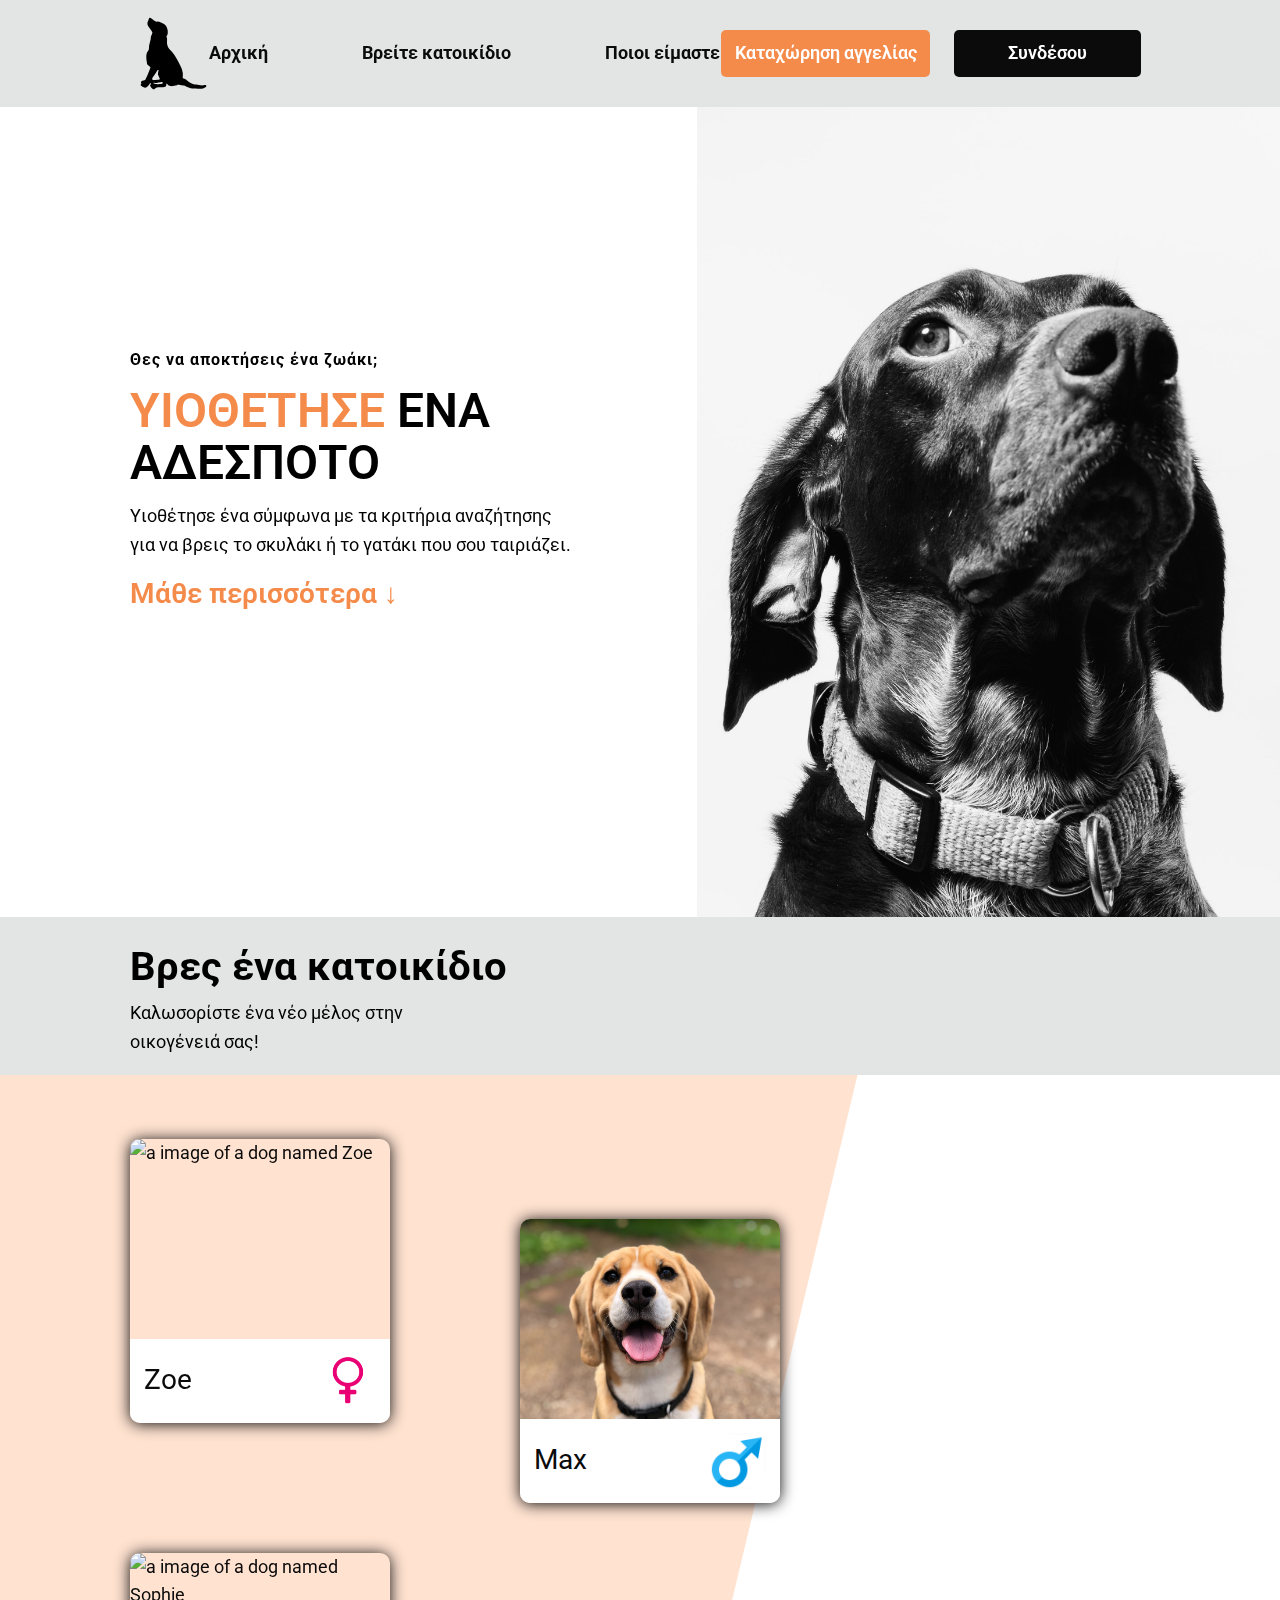
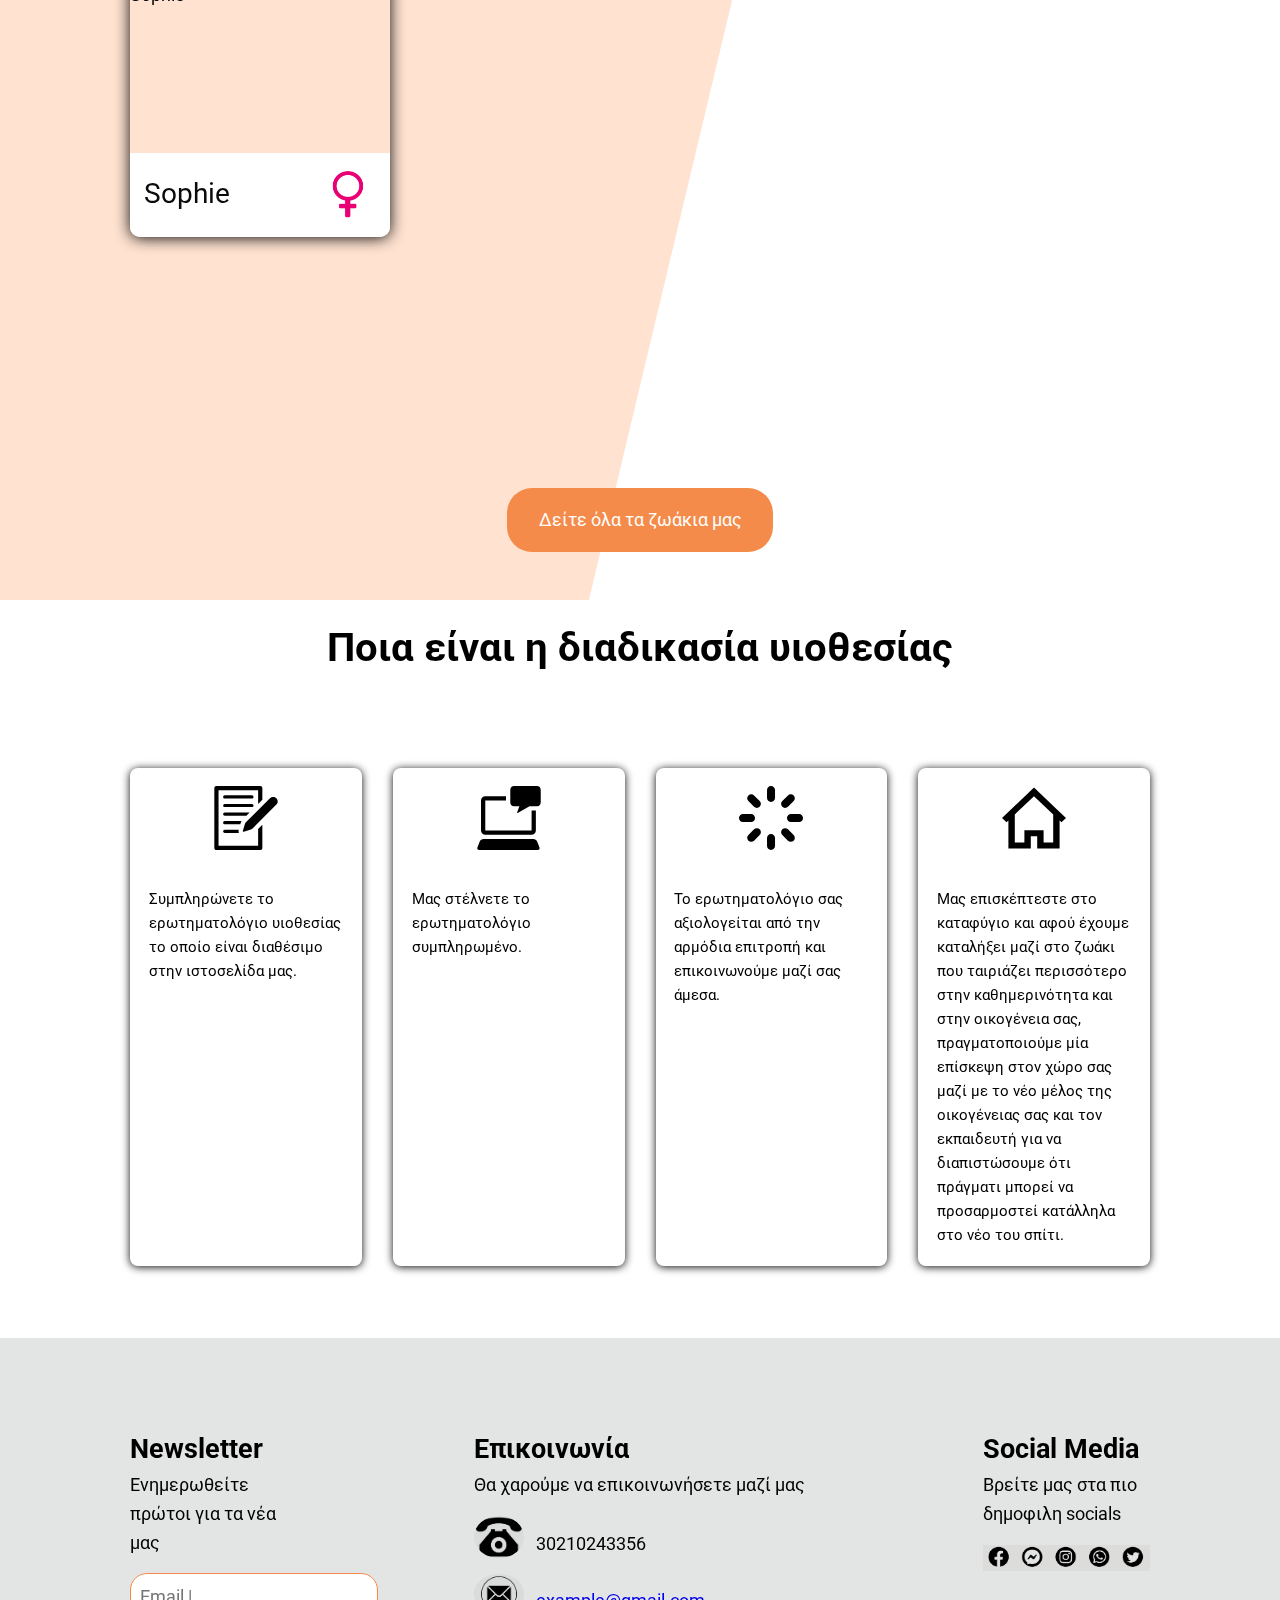
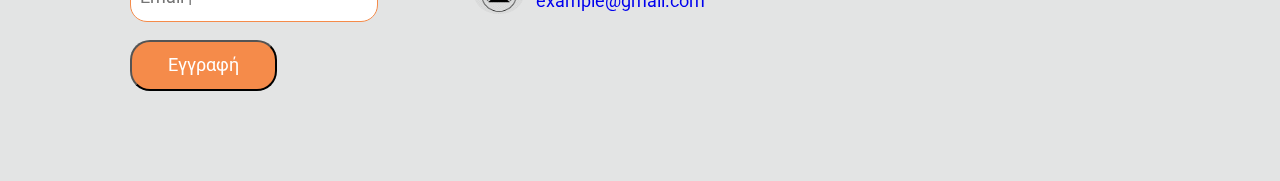
==== html/index.html @ c99ba835 "add links to other pages on navigation" ====
<!DOCTYPE html>
<html lang="en">
  <head>
    <meta charset="UTF-8" />
    <meta name="viewport" content="width=device-width, initial-scale=1.0" />
    <title>Αρχική</title>
    <link rel="stylesheet" href="../css/index.css" />
    <link rel="preconnect" href="https://fonts.googleapis.com" />
    <link rel="preconnect" href="https://fonts.gstatic.com" crossorigin />
    <link
      href="https://fonts.googleapis.com/css2?family=Roboto:wght@400;700&display=swap"
      rel="stylesheet"
    />
  </head>
  <body>
    <header>
      <div class="container">
        <img src="../images/dogLogo.svg" alt="" class="main__nav-logo dog" />

        <nav class="main__nav">
          <ul>
            <li class="main__nav-item"><a href="index.html">Αρχική</a></li>
            <li class="main__nav-item">
              <a href="pets.html">Βρείτε κατοικίδιο</a>
            </li>
            <li class="main__nav-item"><a href="#">Ποιοι είμαστε</a></li>
          </ul>
        </nav>
        <div class="nav-links">
          <a href="" class="nav__link advert">Καταχώρηση αγγελίας</a>
          <a href="" class="nav__link donate">Συνδέσου</a>
        </div>
      </div>
    </header>
    <main class="hero">
      <div class="hero__text container">
        <h3 class="hero__text-subheading">Θες να αποκτήσεις ένα ζωάκι;</h3>
        <h1 class="hero__text-heading"><span>Υιοθετησε</span> ενα αδεσποτο</h1>
        <p class="hero__text-p">
          Υιοθέτησε ένα σύμφωνα με τα κριτήρια αναζήτησης για να βρεις το
          σκυλάκι ή το γατάκι που σου ταιριάζει.
        </p>
        <a href="#" class="hero-link">Μάθε περισσότερα &#x2193;</a>
      </div>
      <div class="hero-image"></div>
    </main>
    <section class="findAPet">
      <div class="findAPet__text container">
        <h2 class="findAPet__text-heading">Βρες ένα κατοικίδιο</h2>
        <p class="findAPet__text-p">
          Καλωσορίστε ένα νέο μέλος στην οικογένειά σας!
        </p>
      </div>
    </section>
    <section class="pets">
      <div class="overlay"></div>
      <div class="pets-container container">
        <a href="#">
          <div class="pet__card">
            <img
              class="pet__card-image"
              src="../images/zoe.jpg"
              alt="a image of a dog named Zoe"
            />
            <div class="pet__card-details">
              <p class="pet__card-details--name">Zoe</p>
              <img
                src="../images/female-icon.png"
                alt=""
                class="pet__card-details--gender"
              />
            </div></div
        ></a>
        <a href="">
          <div class="pet__card">
            <div>
              <img
                class="pet__card-image"
                src="../images/max.jpg"
                alt="a image of a dog named Max"
              />
            </div>
            <div class="pet__card-details">
              <p class="pet__card-details--name">Max</p>
              <img
                src="../images/male-icon.png"
                alt=""
                class="pet__card-details--gender"
              />
            </div>
          </div>
        </a>
        <a href="#">
          <div class="pet__card">
            <div>
              <img
                class="pet__card-image"
                src="../images/sophie2.jpg"
                alt="a image of a dog named Sophie"
              />
            </div>
            <div class="pet__card-details">
              <p class="pet__card-details--name">Sophie</p>
              <img
                src="../images/female-icon.png"
                alt=""
                class="pet__card-details--gender"
              />
            </div></div
        ></a>
      </div>
      <a href="#" class="pets-link">Δείτε όλα τα ζωάκια μας</a>
    </section>
    <section class="adopt__process">
      <h2 class="adopt__process-heading">Ποια είναι η διαδικασία υιοθεσίας</h2>
    </section>
    <section class="adopt-process container">
      <article class="adopt__process-step">
        <img
          src="../images/form.svg"
          alt=""
          class="adopt__process-step--image"
        />
        <p class="adopt__process-step--p">
          Συμπληρώνετε το ερωτηματολόγιο υιοθεσίας το οποίο είναι διαθέσιμο στην
          ιστοσελίδα μας.
        </p>
      </article>
      <article class="adopt__process-step">
        <img
          src="../images/computer.svg"
          alt=""
          class="adopt__process-step--image"
        />
        <p class="adopt__process-step--p">
          Μας στέλνετε το ερωτηματολόγιο συμπληρωμένο.
        </p>
      </article>
      <article class="adopt__process-step">
        <img
          src="../images/spinner.svg"
          alt=""
          class="adopt__process-step--image"
        />
        <p class="adopt__process-step--p">
          Το ερωτηματολόγιο σας αξιολογείται από την αρμόδια επιτροπή και
          επικοινωνούμε μαζί σας άμεσα.
        </p>
      </article>
      <article class="adopt__process-step">
        <img
          src="../images/home.svg"
          alt=""
          class="adopt__process-step--image"
        />
        <p class="adopt__process-step--p">
          Μας επισκέπτεστε στο καταφύγιο και αφού έχουμε καταλήξει μαζί στο
          ζωάκι που ταιριάζει περισσότερο στην καθημερινότητα και στην
          οικογένεια σας, πραγματοποιούμε μία επίσκεψη στον χώρο σας μαζί με το
          νέο μέλος της οικογένειας σας και τον εκπαιδευτή για να διαπιστώσουμε
          ότι πράγματι μπορεί να προσαρμοστεί κατάλληλα στο νέο του σπίτι.
        </p>
      </article>
    </section>
    <footer>
      <section class="newsletter container footer-item">
        <h2 class="footer-heading">Newsletter</h2>
        <p class="footer-p">Ενημερωθείτε πρώτοι για τα νέα μας</p>
        <form action="">
          <input
            class="email"
            type="email"
            name="email"
            id="email"
            placeholder="Email |"
          />
          <input type="button" value="Εγγραφή" class="sumbit" />
        </form>
      </section>
      <section class="footer-item contact">
        <h2 class="footer-heading">Επικοινωνία</h2>
        <p class="footer-p">Θα χαρούμε να επικοινωνήσετε μαζί μας</p>
        <div class="row">
          <img class="footer-image" src="../images/phone-icon.png" alt="" />
          <p class="footer-number">30210243356</p>
        </div>
        <div class="row">
          <img class="footer-image" src="../images/email-icon.png" alt="" />

          <a class="footer-email" href="mailto:someone@example.com"
            >example@gmail.com</a
          >
        </div>
      </section>
      <section class="socials container footer-item">
        <h2 class="footer-heading">Social Media</h2>
        <p class="footer-p">Βρείτε μας στα πιο δημοφιλη socials</p>
        <div class="row">
          <img class="socials-image" src="../images/socials.jpg" alt="" />
        </div>
      </section>
    </footer>
  </body>
</html>
---- css/index.css ----
/* CSS Reset by Josh W Comeau   https://www.joshwcomeau.com/css/custom-css-reset/*/

/*
  1. Use a more-intuitive box-sizing model.
*/
*,
*::before,
*::after {
  box-sizing: border-box;
}
/*
    2. Remove default margin and padding
  */
* {
  padding: 0;
  margin: 0;
}
/*
    3. Allow percentage-based heights in the application
  */
html,
body {
  height: 100%;
}
/*
    Typographic tweaks!
    4. Add accessible line-height
    5. Improve text rendering
  */
body {
  -webkit-font-smoothing: antialiased;
}
/*
    6. Improve media defaults
  */
img,
picture,
video,
canvas,
svg {
  display: block;
  max-width: 100%;
}
/*
    7. Remove built-in form typography styles
  */
input,
button,
textarea,
select {
  font: inherit;
}
/*
    8. Avoid text overflows
  */
p,
h1,
h2,
h3,
h4,
h5,
h6 {
  overflow-wrap: break-word;
}
/*
    9. Create a root stacking context
  */
#root,
#__next {
  isolation: isolate;
}

:root {
  --clr-bg-grey: #e3e4e4;
  --clr-bg-accent: hwb(23 16% 0% / 0.22);
  --clr-text-main: #0b0b0b;
  --clr-text-accent: #f58b4a;
  /* Font Sizes */
  --fs-regular: 1rem;
  --fs-lg: 1.125rem;
  --fs-xl: 1.75rem;
  --fs-2xl: 2.5rem;
  --fs-3xl: 3rem;
  --fs-sm: 0.9375rem;
  /* Font Famillies */
  --ff-main: "Roboto", sans-serif;
}

ul li {
  list-style: none;
}

body {
  line-height: 1.6;
  font-size: var(--fs-lg);
  font-family: var(--ff-main);
}

a:link,
a:visited {
  text-decoration: none;
}

.container {
  max-width: calc(100% - 260px);
  margin-inline: auto;
}

header .container {
  display: flex;
  justify-content: space-between;
  align-items: center;
  padding: 0.5em;
}

header {
  background-color: var(--clr-bg-grey);
  font-size: var(--fs-lg);
}

.main__nav {
  display: flex;
  align-items: center;
}

nav ul {
  display: flex;
  gap: 5.9rem;
  margin-inline: auto;
}

.main__nav-item a {
  color: var(--clr-text-main);
  font-weight: 700;
}

.dog {
  width: 69px;
  height: 89px;
}

.nav-links {
  display: flex;
  align-items: center;
  gap: 1.5rem;
}

.nav-links a {
  color: white;
  border-radius: 5px;
  font-weight: 600;
}

.advert {
  background-color: var(--clr-text-accent);
  padding: 0.5em 0.75em;
}

.donate {
  background-color: var(--clr-text-main);
  padding: 0.5em 3em;
}

.hero {
  min-height: 90vh;
  display: flex;
}

.hero__text {
  margin-top: 15rem;
  display: flex;
  flex-direction: column;
  gap: 0.75rem;
  margin-left: 8.125rem;
}

.hero__text-subheading {
  font-size: var(--fs-regular);
  letter-spacing: 1px;
}

.hero__text-heading {
  font-size: var(--fs-3xl);
  text-transform: uppercase;
  line-height: 1.1;
  font-weight: 600;
}

.hero__text-heading span {
  color: var(--clr-text-accent);
}

.hero__text-p {
  max-width: 45ch;
}

.hero-image {
  background-image: url(../images/hero2.jpg);
  background-position: center center;
  background-size: cover;
  width: 50%;
}

.hero-link {
  font-size: var(--fs-xl);
  color: var(--clr-text-accent);
  font-weight: 600;
}

.findAPet {
  background-color: var(--clr-bg-grey);
  padding-block: 1em;
}

.findAPet__text-heading {
  font-size: var(--fs-2xl);
}

.findAPet__text-p {
  max-width: 35ch;
}

.pets {
  display: flex;
  flex-direction: column;
  position: relative;
  margin-bottom: 1rem;
}

.pets-container {
  display: flex;
  flex-wrap: wrap;
  gap: 8.125rem;
  padding-block: 8em;
}

.pet__card {
  max-width: 300px;
  overflow: hidden;
  border-radius: 10px;
  box-shadow: 0 1px 15px #0b0b0b;
  color: var(--clr-text-main);
}

a:nth-child(odd) .pet__card {
  transform: translateY(-80px);
}

.pet__card-image {
  height: 200px;
  width: 260px;
}

.pet__card-details {
  display: flex;
  align-items: center;
  justify-content: space-between;
  padding: 0.75em;
  background-color: #fff;
}

.pet__card-details--name {
  font-size: var(--fs-xl);
}

.pet__card-details--gender {
  width: 57px;
  height: 57px;
}

.pets-link {
  border-radius: 25px;
  background-color: var(--clr-text-accent);
  padding: 1em 1.75em;
  color: white;
  margin-inline: auto;
  margin-top: 1.5em;
  margin-bottom: 3rem;
}

.overlay {
  position: absolute;
  z-index: -100;
  width: 100%;
  height: 100%;
  background-color: var(--clr-bg-accent);
  clip-path: polygon(0 0, 67% 0, 46% 100%, 0% 100%);
}

.adopt-process {
  display: flex;
  gap: 1.9375rem;
  padding-block: 4em;
  justify-content: center;
}

.adopt__process-heading {
  text-align: center;
  font-size: var(--fs-2xl);
  margin-bottom: 1rem;
}

.adopt__process-step {
  max-width: fit-content;
  box-shadow: 0 1px 8px #0b0b0b;
  border-radius: 8px;
}

.adopt__process-step--image {
  height: 100px;
  margin-inline: auto;
  padding: 1em;
}

.adopt__process-step--p {
  max-width: 35ch;
  font-size: var(--fs-sm);
  padding: 1.25em;
}

footer {
  background-color: var(--clr-bg-grey);
  display: grid;
  grid-template-columns: repeat(3, 1fr);

  padding-block: 5em;
}

.contact {
  margin-inline: auto;
}

.row {
  display: flex;
  align-items: center;
  gap: 0.75rem;
}

.footer-image {
  width: 50px;
  border-radius: 50%;
  mix-blend-mode: multiply;
}

.socials-image {
  mix-blend-mode: multiply;
}

.footer-p {
  margin-bottom: 1rem;
}

.footer-image {
  margin-bottom: 1rem;
}

.email {
  padding: 0.5em;
  border-radius: 17px;
  border: 1px solid var(--clr-text-accent);
  color: var(--clr-text-accent);
  display: block;
}

.sumbit {
  padding: 0.5em 2em;
  margin-top: 1.125rem;
  background-color: var(--clr-text-accent);
  color: #fff;
  border-radius: 20px;
  cursor: pointer;
}
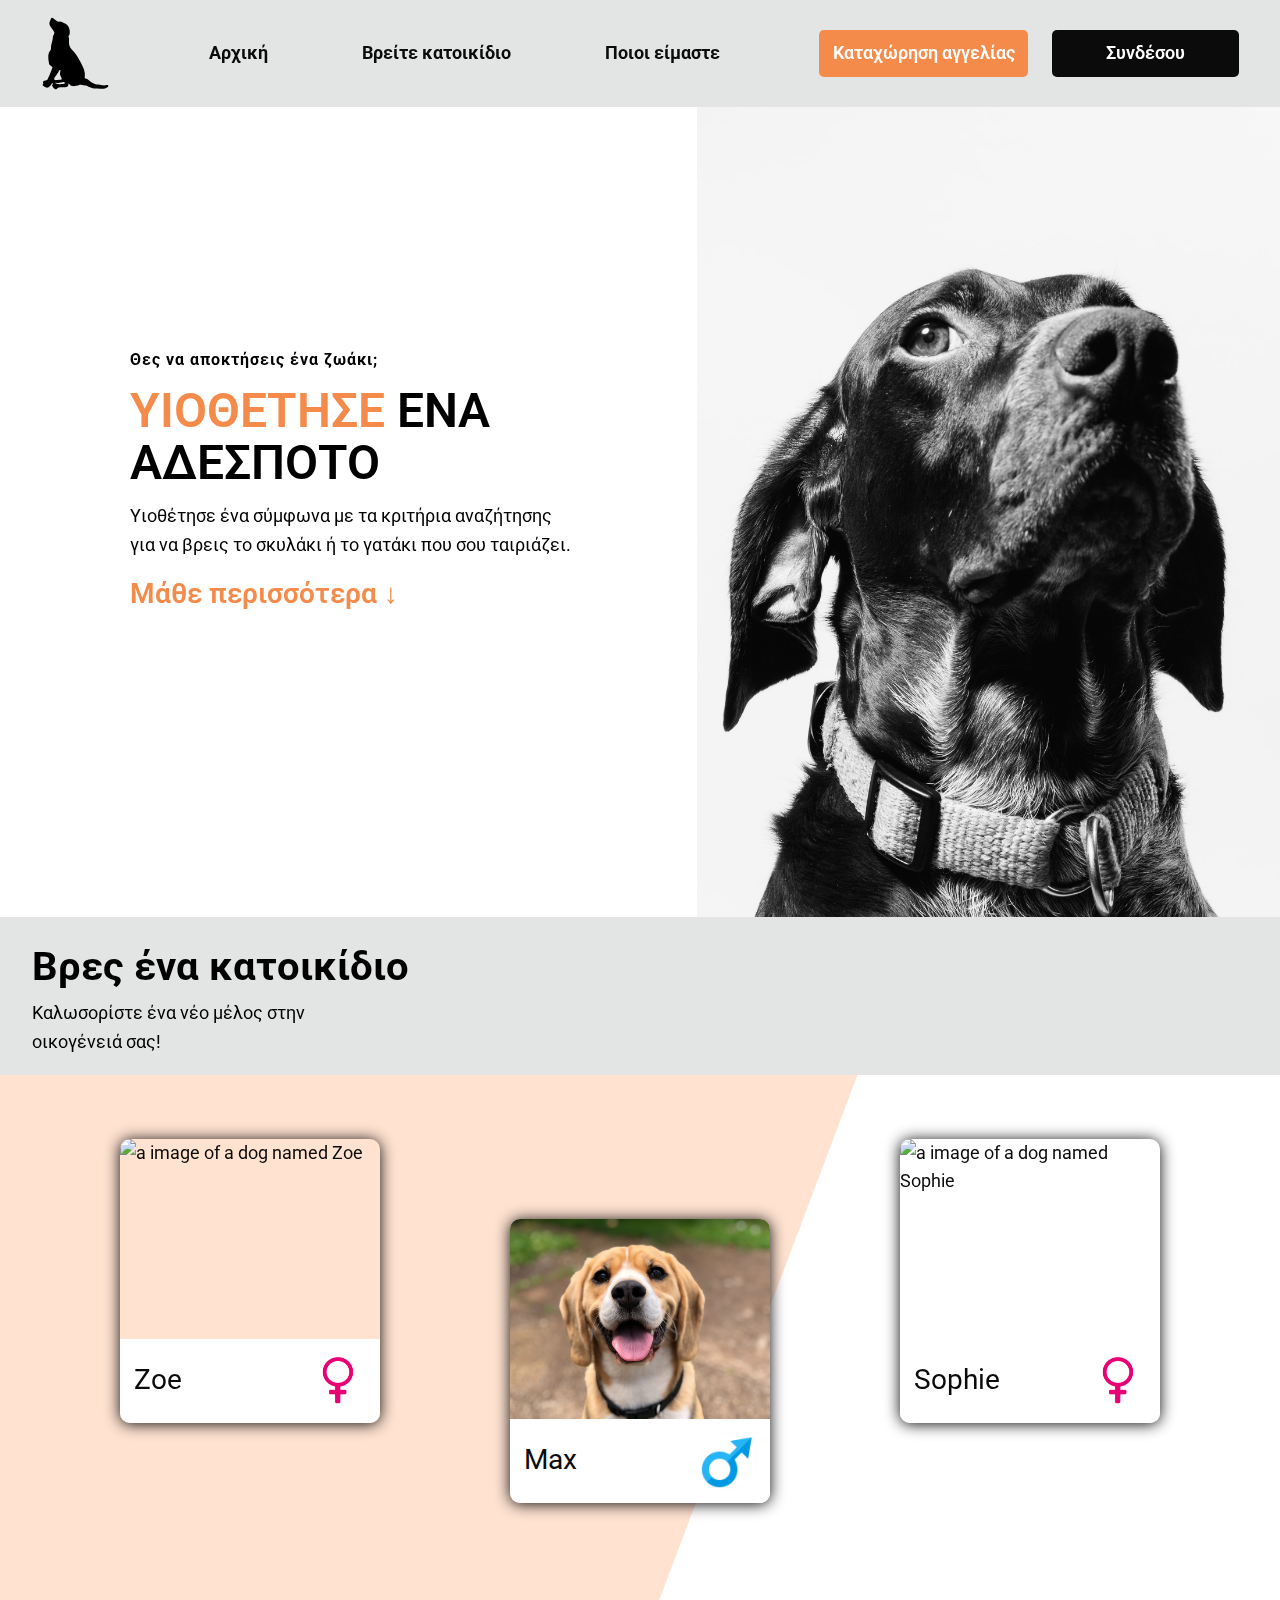
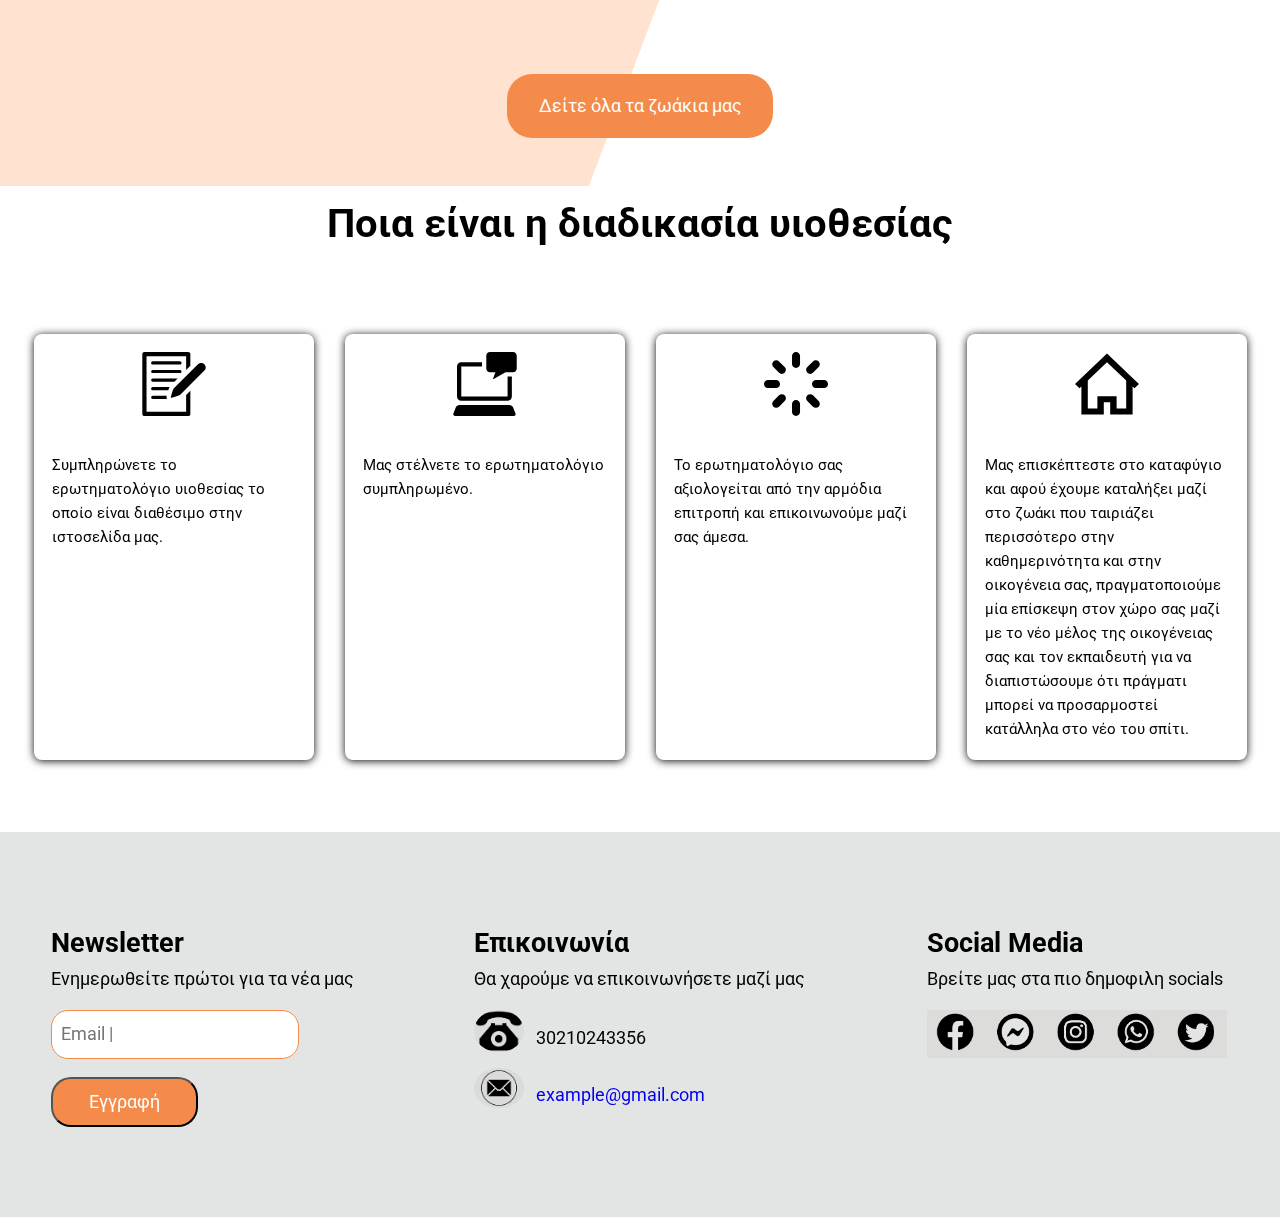
==== commit 1c3fbe7e: "change donate class to sign and hover stylin" ====
--- a/html/index.html
+++ b/html/index.html
@@ -28,7 +28,7 @@
         </nav>
         <div class="nav-links">
           <a href="" class="nav__link advert">Καταχώρηση αγγελίας</a>
-          <a href="" class="nav__link donate">Συνδέσου</a>
+          <a href="" class="nav__link sign">Συνδέσου</a>
         </div>
       </div>
     </header>
@@ -40,7 +40,9 @@
           Υιοθέτησε ένα σύμφωνα με τα κριτήρια αναζήτησης για να βρεις το
           σκυλάκι ή το γατάκι που σου ταιριάζει.
         </p>
-        <a href="#" class="hero-link">Μάθε περισσότερα &#x2193;</a>
+        <a href="index.html#adopt-process-heading" class="hero-link"
+          >Μάθε περισσότερα &#x2193;</a
+        >
       </div>
       <div class="hero-image"></div>
     </main>
@@ -109,10 +111,14 @@
             </div></div
         ></a>
       </div>
-      <a href="#" class="pets-link">Δείτε όλα τα ζωάκια μας</a>
+      <a href="pets.html#pets-container" class="pets-link"
+        >Δείτε όλα τα ζωάκια μας</a
+      >
     </section>
     <section class="adopt__process">
-      <h2 class="adopt__process-heading">Ποια είναι η διαδικασία υιοθεσίας</h2>
+      <h2 id="adopt-process-heading" class="adopt__process-heading">
+        Ποια είναι η διαδικασία υιοθεσίας
+      </h2>
     </section>
     <section class="adopt-process container">
       <article class="adopt__process-step">
--- a/css/index.css
+++ b/css/index.css
@@ -68,6 +68,10 @@
 #root,
 #__next {
   isolation: isolate;
+}
+
+html {
+  scroll-behavior: smooth;
 }
 
 :root {
@@ -102,7 +106,7 @@
 }
 
 .container {
-  max-width: calc(100% - 260px);
+  max-width: min(95%, 1440px);
   margin-inline: auto;
 }
 
@@ -132,6 +136,16 @@
 .main__nav-item a {
   color: var(--clr-text-main);
   font-weight: 700;
+  position: relative;
+}
+
+.main__nav-item a:hover::before {
+  content: "";
+  position: absolute;
+  bottom: -5px;
+  height: 3px;
+  width: 100%;
+  background-color: var(--clr-text-accent);
 }
 
 .dog {
@@ -156,9 +170,20 @@
   padding: 0.5em 0.75em;
 }
 
-.donate {
+.advert:hover {
+  background-color: var(--clr-text-main);
+  color: var(--clr-text-accent);
+  transition: all 0.5s ease;
+}
+
+.sign {
   background-color: var(--clr-text-main);
   padding: 0.5em 3em;
+}
+
+.sign:hover {
+  color: var(--clr-text-accent);
+  transition: all 0.5s ease;
 }
 
 .hero {
@@ -232,6 +257,7 @@
   flex-wrap: wrap;
   gap: 8.125rem;
   padding-block: 8em;
+  justify-content: center;
 }
 
 .pet__card {
@@ -240,6 +266,11 @@
   border-radius: 10px;
   box-shadow: 0 1px 15px #0b0b0b;
   color: var(--clr-text-main);
+}
+
+.pet__card:hover {
+  transform: scale(1.2);
+  transition: transform 0.5s ease-out;
 }
 
 a:nth-child(odd) .pet__card {
@@ -278,6 +309,17 @@
   margin-bottom: 3rem;
 }
 
+.pets-link:hover {
+  background-color: var(--clr-text-main);
+  color: var(--clr-text-accent);
+  transform: translateY(-10px);
+  transition: all 0.25s ease-out;
+}
+
+.pets-link:active {
+  transform: translateY(5px);
+}
+
 .overlay {
   position: absolute;
   z-index: -100;
@@ -292,16 +334,17 @@
   gap: 1.9375rem;
   padding-block: 4em;
   justify-content: center;
+  flex-wrap: wrap;
 }
 
 .adopt__process-heading {
   text-align: center;
   font-size: var(--fs-2xl);
   margin-bottom: 1rem;
+  line-height: 1.1;
 }
 
 .adopt__process-step {
-  max-width: fit-content;
   box-shadow: 0 1px 8px #0b0b0b;
   border-radius: 8px;
 }
@@ -322,7 +365,7 @@
   background-color: var(--clr-bg-grey);
   display: grid;
   grid-template-columns: repeat(3, 1fr);
-
+  gap: 2rem;
   padding-block: 5em;
 }
 
@@ -344,6 +387,7 @@
 
 .socials-image {
   mix-blend-mode: multiply;
+  max-width: 300px;
 }
 
 .footer-p {
@@ -370,3 +414,10 @@
   border-radius: 20px;
   cursor: pointer;
 }
+
+@media (max-width: 1000px) {
+  footer {
+    grid-template-columns: 1fr;
+    justify-content: center;
+  }
+}
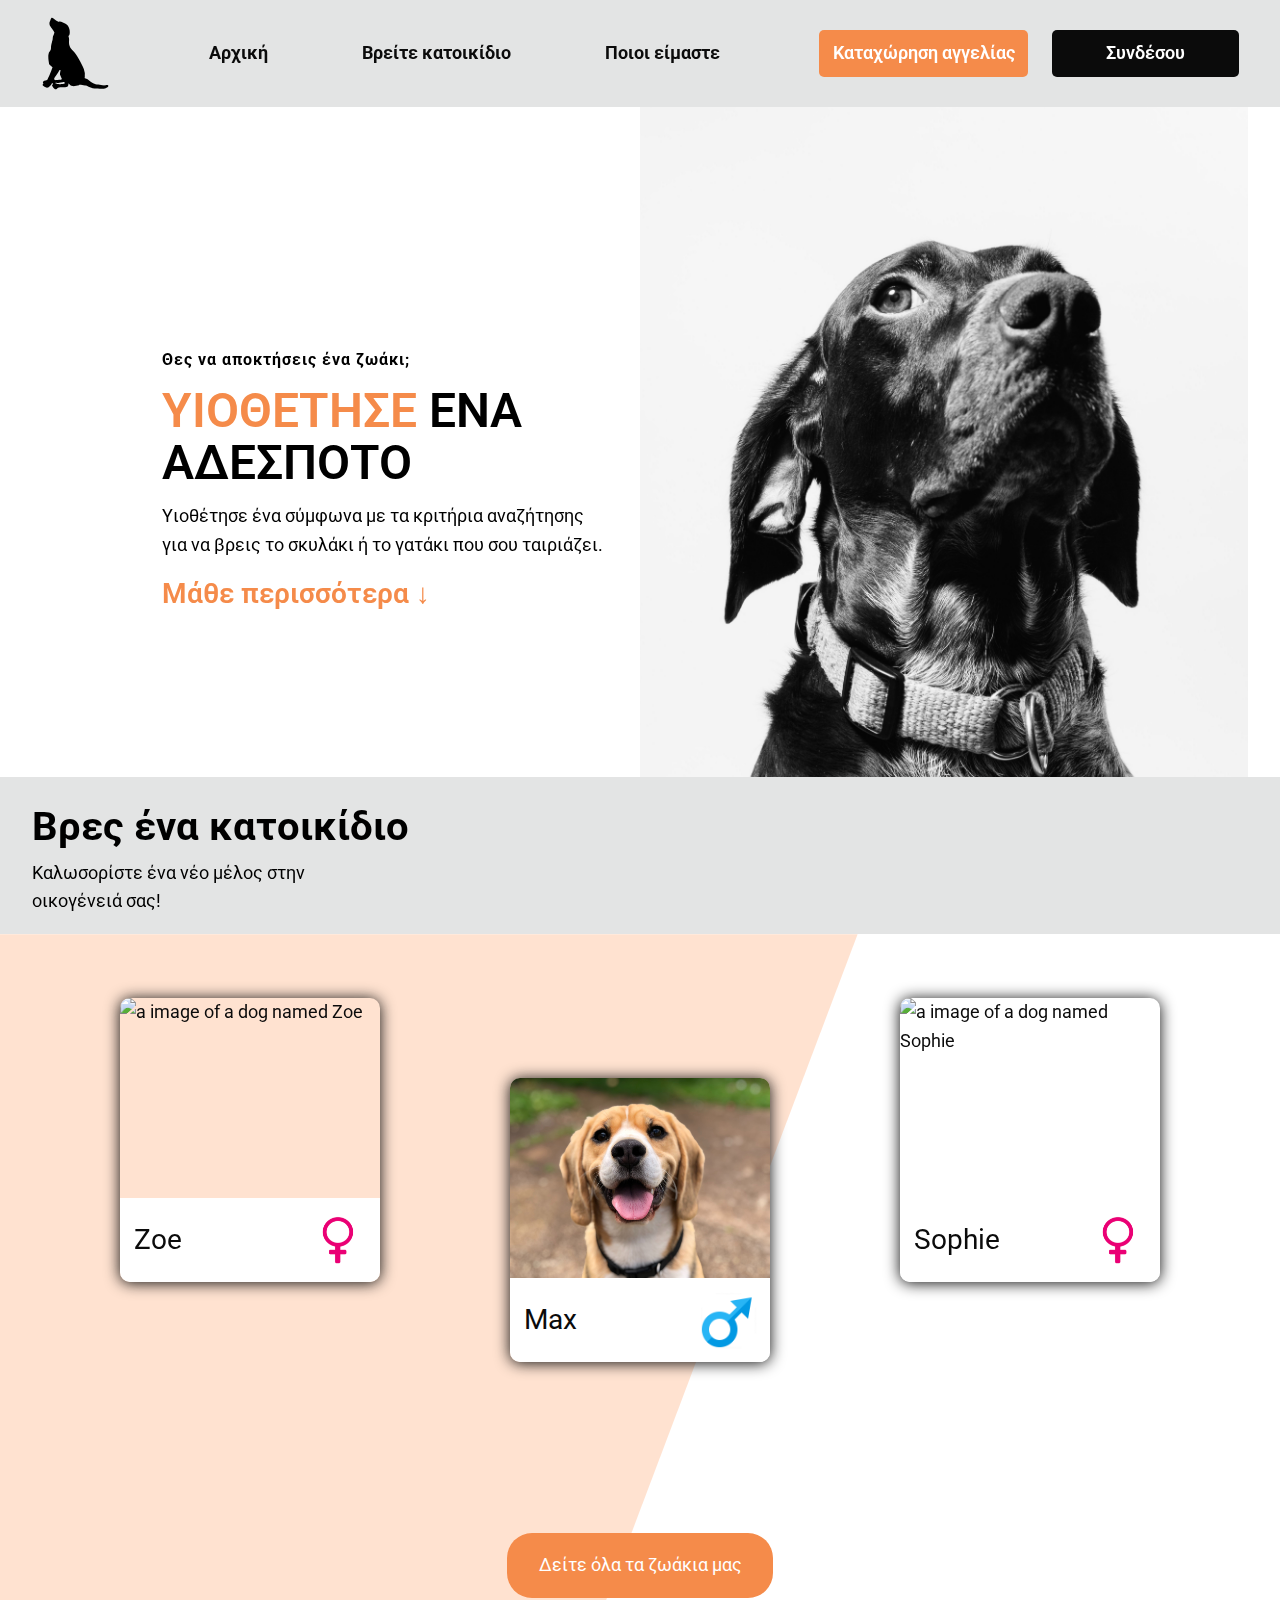
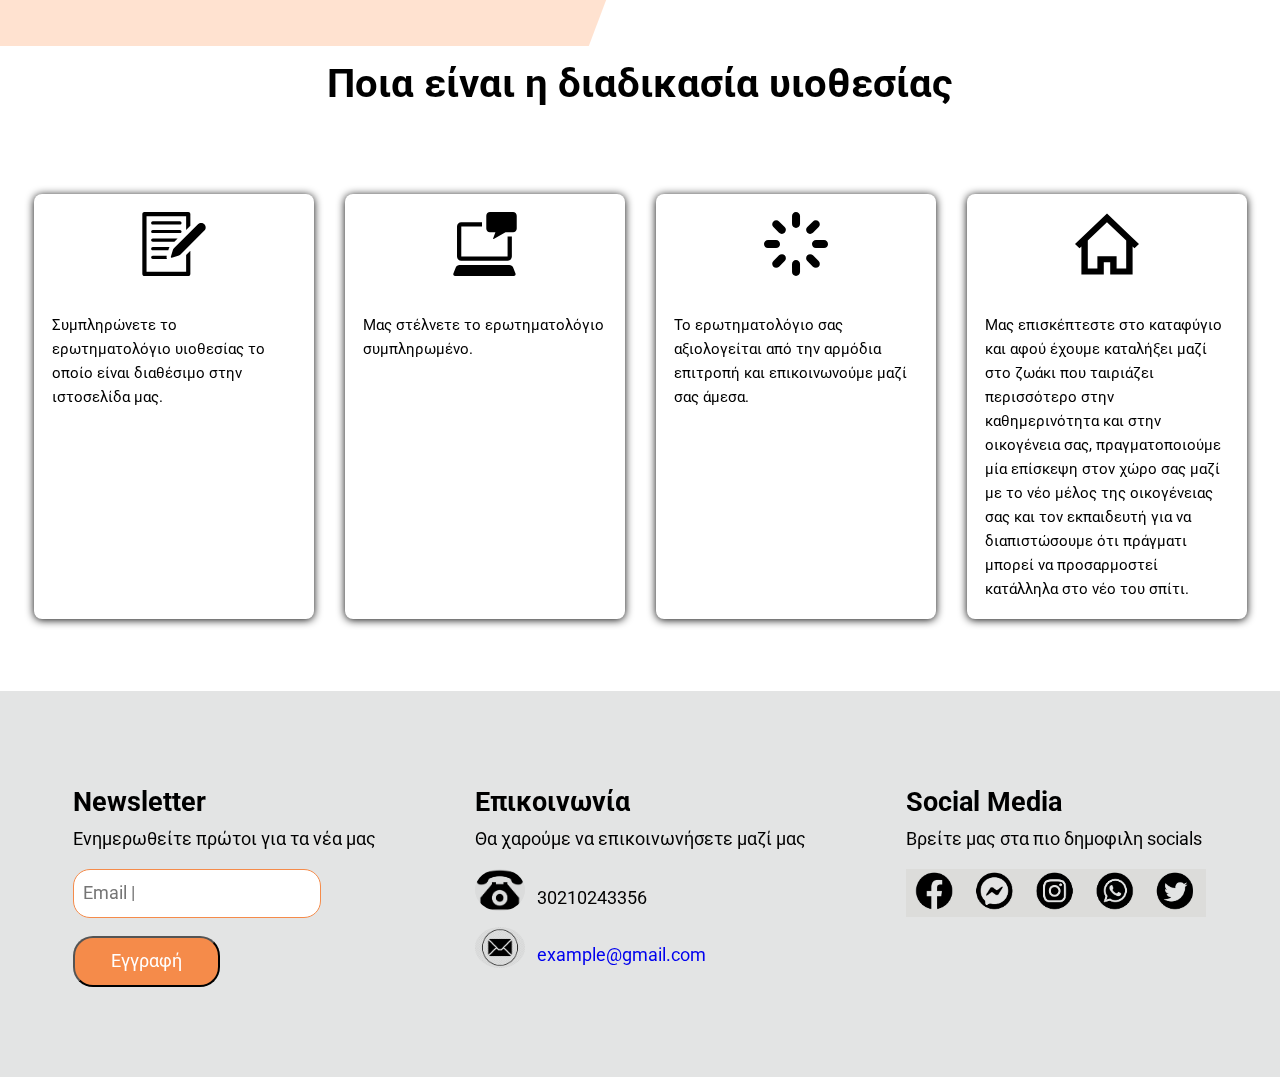
==== commit 7acc36e8: "minor adjustments" ====
--- a/html/index.html
+++ b/html/index.html
@@ -32,8 +32,8 @@
         </div>
       </div>
     </header>
-    <main class="hero">
-      <div class="hero__text container">
+    <main class="hero container">
+      <div class="hero__text">
         <h3 class="hero__text-subheading">Θες να αποκτήσεις ένα ζωάκι;</h3>
         <h1 class="hero__text-heading"><span>Υιοθετησε</span> ενα αδεσποτο</h1>
         <p class="hero__text-p">
@@ -44,7 +44,7 @@
           >Μάθε περισσότερα &#x2193;</a
         >
       </div>
-      <div class="hero-image"></div>
+      <div class="hero-image"><img src="../images/hero2.jpg" alt="" /></div>
     </main>
     <section class="findAPet">
       <div class="findAPet__text container">
@@ -57,7 +57,7 @@
     <section class="pets">
       <div class="overlay"></div>
       <div class="pets-container container">
-        <a href="#">
+        <a class="card" href="#">
           <div class="pet__card">
             <img
               class="pet__card-image"
@@ -73,7 +73,7 @@
               />
             </div></div
         ></a>
-        <a href="">
+        <a class="card" href="#">
           <div class="pet__card">
             <div>
               <img
@@ -92,7 +92,7 @@
             </div>
           </div>
         </a>
-        <a href="#">
+        <a class="card" href="#">
           <div class="pet__card">
             <div>
               <img
@@ -169,42 +169,44 @@
       </article>
     </section>
     <footer>
-      <section class="newsletter container footer-item">
-        <h2 class="footer-heading">Newsletter</h2>
-        <p class="footer-p">Ενημερωθείτε πρώτοι για τα νέα μας</p>
-        <form action="">
-          <input
-            class="email"
-            type="email"
-            name="email"
-            id="email"
-            placeholder="Email |"
-          />
-          <input type="button" value="Εγγραφή" class="sumbit" />
-        </form>
-      </section>
-      <section class="footer-item contact">
-        <h2 class="footer-heading">Επικοινωνία</h2>
-        <p class="footer-p">Θα χαρούμε να επικοινωνήσετε μαζί μας</p>
-        <div class="row">
-          <img class="footer-image" src="../images/phone-icon.png" alt="" />
-          <p class="footer-number">30210243356</p>
-        </div>
-        <div class="row">
-          <img class="footer-image" src="../images/email-icon.png" alt="" />
+      <div class="footer-content container">
+        <section class="newsletter container footer-item">
+          <h2 class="footer-heading">Newsletter</h2>
+          <p class="footer-p">Ενημερωθείτε πρώτοι για τα νέα μας</p>
+          <form action="">
+            <input
+              class="email"
+              type="email"
+              name="email"
+              id="email"
+              placeholder="Email |"
+            />
+            <input type="button" value="Εγγραφή" class="sumbit" />
+          </form>
+        </section>
+        <section class="footer-item contact">
+          <h2 class="footer-heading">Επικοινωνία</h2>
+          <p class="footer-p">Θα χαρούμε να επικοινωνήσετε μαζί μας</p>
+          <div class="row">
+            <img class="footer-image" src="../images/phone-icon.png" alt="" />
+            <p class="footer-number">30210243356</p>
+          </div>
+          <div class="row">
+            <img class="footer-image" src="../images/email-icon.png" alt="" />
 
-          <a class="footer-email" href="mailto:someone@example.com"
-            >example@gmail.com</a
-          >
-        </div>
-      </section>
-      <section class="socials container footer-item">
-        <h2 class="footer-heading">Social Media</h2>
-        <p class="footer-p">Βρείτε μας στα πιο δημοφιλη socials</p>
-        <div class="row">
-          <img class="socials-image" src="../images/socials.jpg" alt="" />
-        </div>
-      </section>
+            <a class="footer-email" href="mailto:someone@example.com"
+              >example@gmail.com</a
+            >
+          </div>
+        </section>
+        <section class="socials container footer-item">
+          <h2 class="footer-heading">Social Media</h2>
+          <p class="footer-p">Βρείτε μας στα πιο δημοφιλη socials</p>
+          <div class="row">
+            <img class="socials-image" src="../images/socials.jpg" alt="" />
+          </div>
+        </section>
+      </div>
     </footer>
   </body>
 </html>
--- a/css/index.css
+++ b/css/index.css
@@ -187,8 +187,8 @@
 }
 
 .hero {
-  min-height: 90vh;
-  display: flex;
+  display: grid;
+  grid-template-columns: 1fr 1fr;
 }
 
 .hero__text {
@@ -220,10 +220,8 @@
 }
 
 .hero-image {
-  background-image: url(../images/hero2.jpg);
-  background-position: center center;
-  background-size: cover;
-  width: 50%;
+  max-width: 100%;
+  object-fit: cover;
 }
 
 .hero-link {
@@ -268,9 +266,9 @@
   color: var(--clr-text-main);
 }
 
-.pet__card:hover {
-  transform: scale(1.2);
-  transition: transform 0.5s ease-out;
+.card:hover {
+  transform: scale(1.1);
+  transition: transform 0.25s ease-in-out;
 }
 
 a:nth-child(odd) .pet__card {
@@ -363,10 +361,14 @@
 
 footer {
   background-color: var(--clr-bg-grey);
+
+  padding-block: 5em;
+}
+
+.footer-content {
   display: grid;
   grid-template-columns: repeat(3, 1fr);
   gap: 2rem;
-  padding-block: 5em;
 }
 
 .contact {
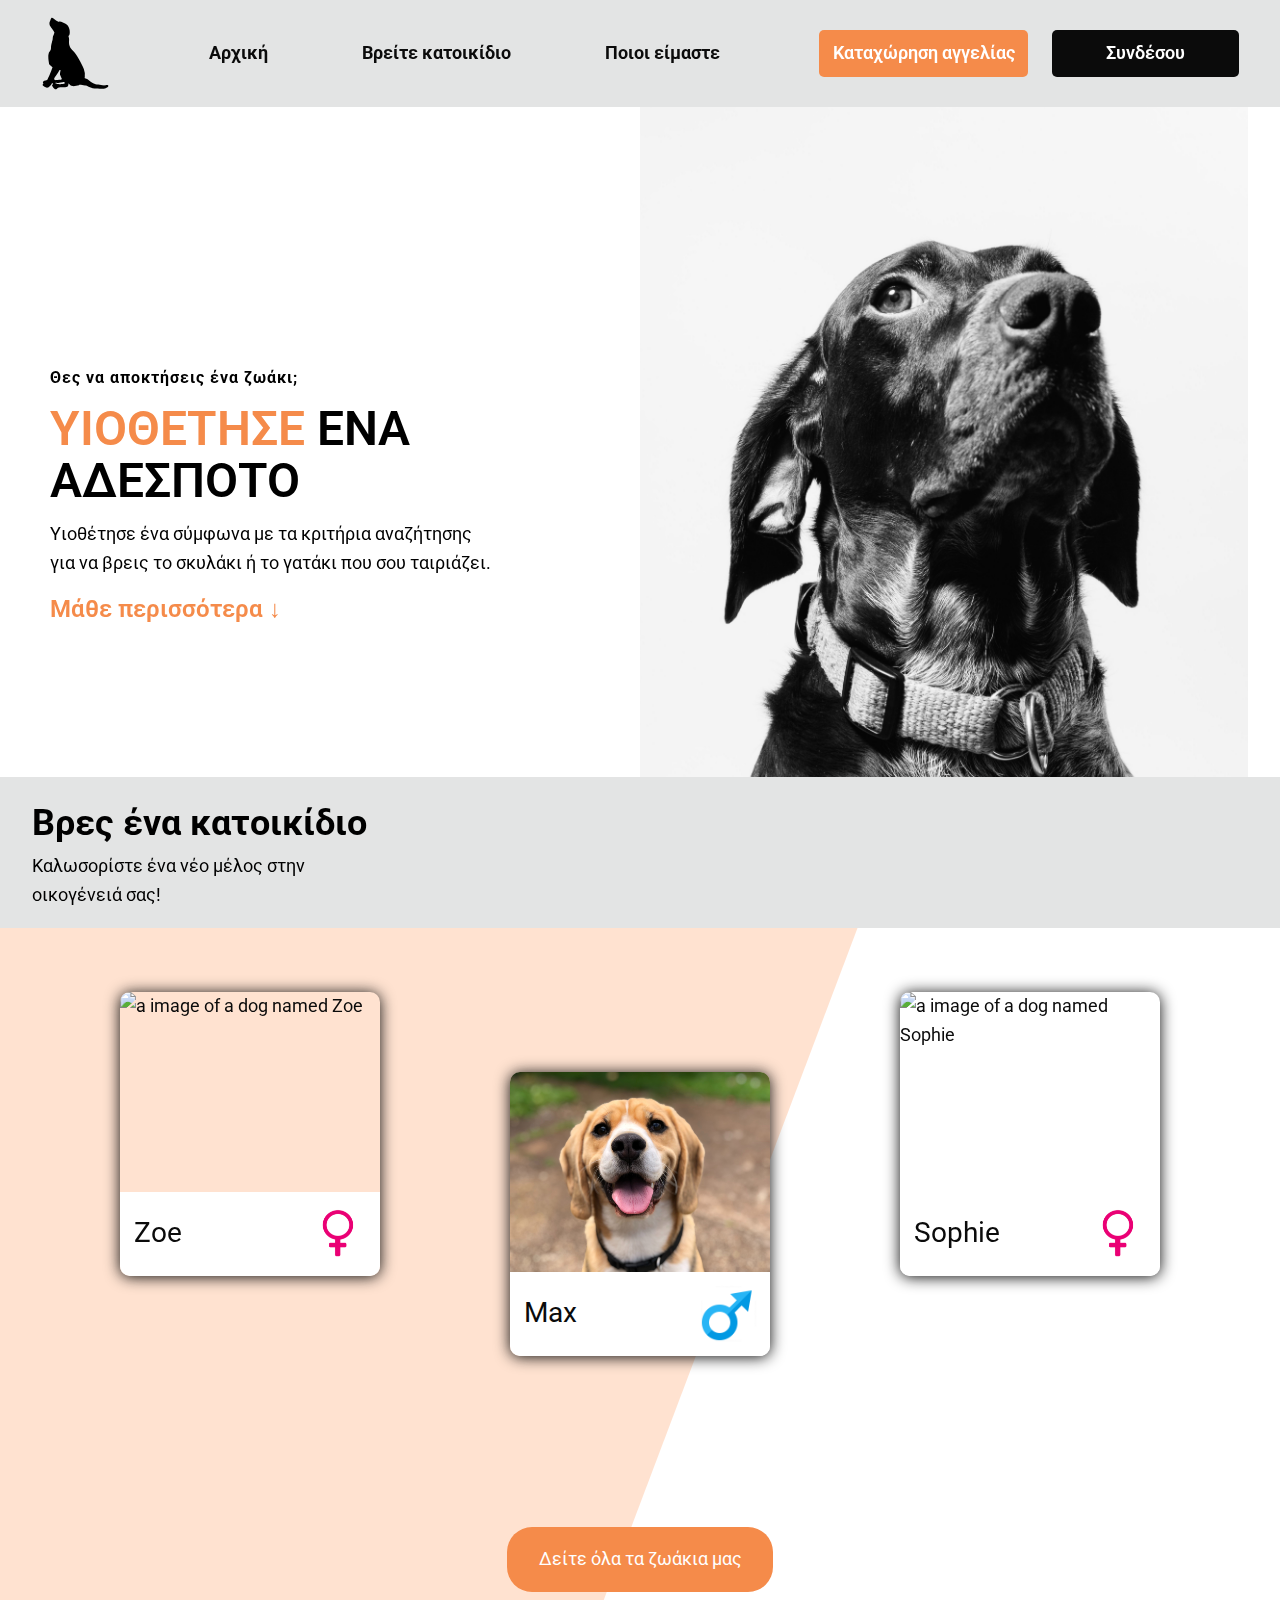
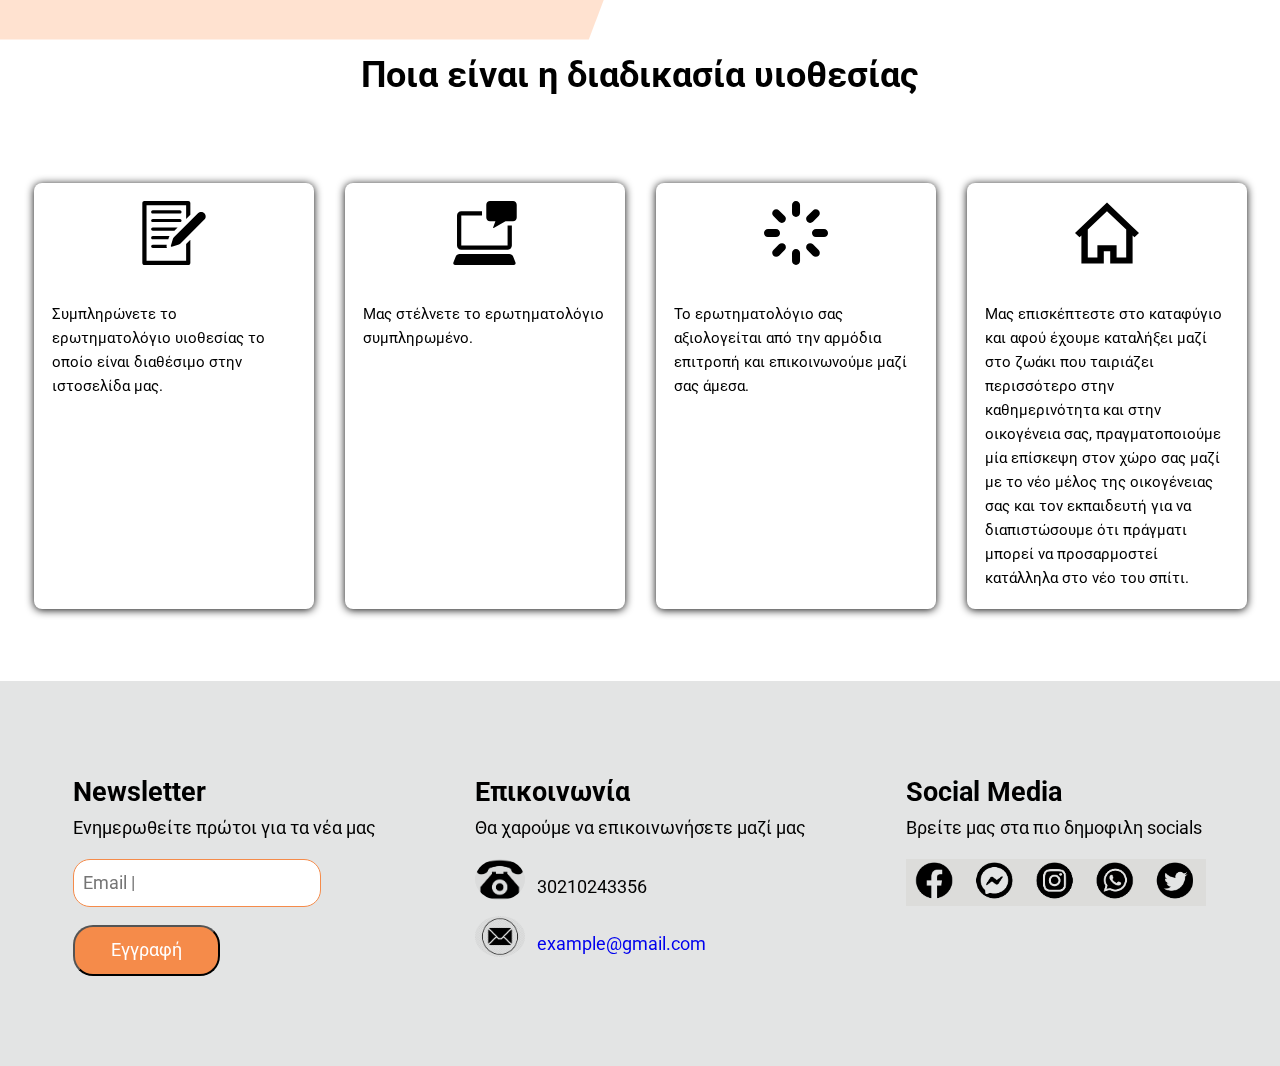
==== commit e9fb0593: "link nav js to html files" ====
--- a/html/index.html
+++ b/html/index.html
@@ -12,6 +12,7 @@
       rel="stylesheet"
     />
   </head>
+  <script defer src="../js/nav.js"></script>
   <body>
     <header>
       <div class="container">
--- a/css/index.css
+++ b/css/index.css
@@ -189,6 +189,7 @@
 .hero {
   display: grid;
   grid-template-columns: 1fr 1fr;
+  grid-template-areas: "image", "text";
 }
 
 .hero__text {
@@ -196,7 +197,7 @@
   display: flex;
   flex-direction: column;
   gap: 0.75rem;
-  margin-left: 8.125rem;
+  padding: 1em;
 }
 
 .hero__text-subheading {
@@ -205,7 +206,7 @@
 }
 
 .hero__text-heading {
-  font-size: var(--fs-3xl);
+  font-size: clamp(1.75rem, 5vw, 3rem);
   text-transform: uppercase;
   line-height: 1.1;
   font-weight: 600;
@@ -225,7 +226,7 @@
 }
 
 .hero-link {
-  font-size: var(--fs-xl);
+  font-size: clamp(1.125rem, 5vw, 1.5rem);
   color: var(--clr-text-accent);
   font-weight: 600;
 }
@@ -236,7 +237,7 @@
 }
 
 .findAPet__text-heading {
-  font-size: var(--fs-2xl);
+  font-size: clamp(1.75rem, 5vw, 2.25rem);
 }
 
 .findAPet__text-p {
@@ -337,7 +338,7 @@
 
 .adopt__process-heading {
   text-align: center;
-  font-size: var(--fs-2xl);
+  font-size: clamp(1.75rem, 5vw, 2.25rem);
   margin-bottom: 1rem;
   line-height: 1.1;
 }
@@ -361,7 +362,6 @@
 
 footer {
   background-color: var(--clr-bg-grey);
-
   padding-block: 5em;
 }
 
@@ -418,8 +418,31 @@
 }
 
 @media (max-width: 1000px) {
-  footer {
+  .footer-content {
     grid-template-columns: 1fr;
     justify-content: center;
   }
-}
+
+  .hero {
+    display: flex;
+    flex-direction: column-reverse;
+  }
+
+  .hero-image {
+    margin-inline: auto;
+  }
+
+  .hero__text {
+    grid-area: text;
+    margin-top: 2rem;
+  }
+
+  a:nth-child(odd) .pet__card {
+    transform: translateY(0);
+  }
+
+  .findAPet__text-heading {
+    line-height: 1.1;
+    margin-bottom: 1rem;
+  }
+}
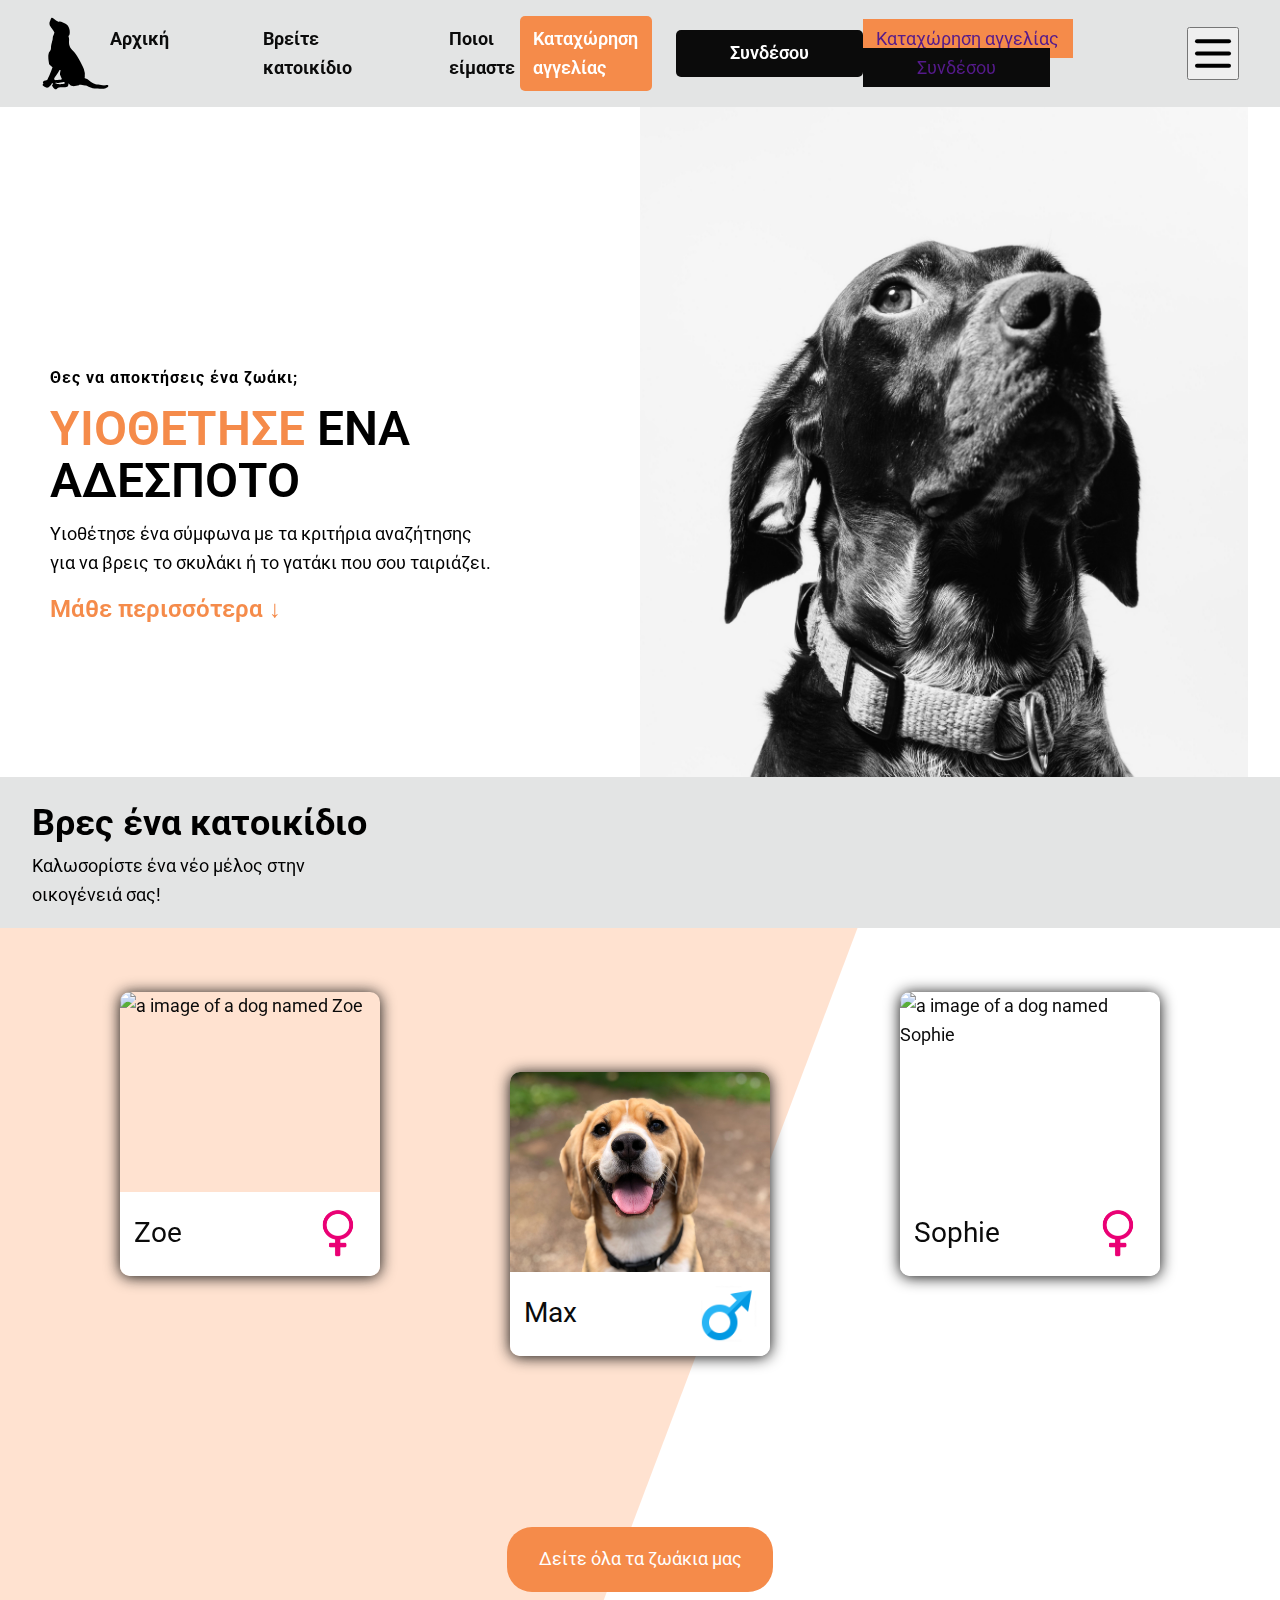
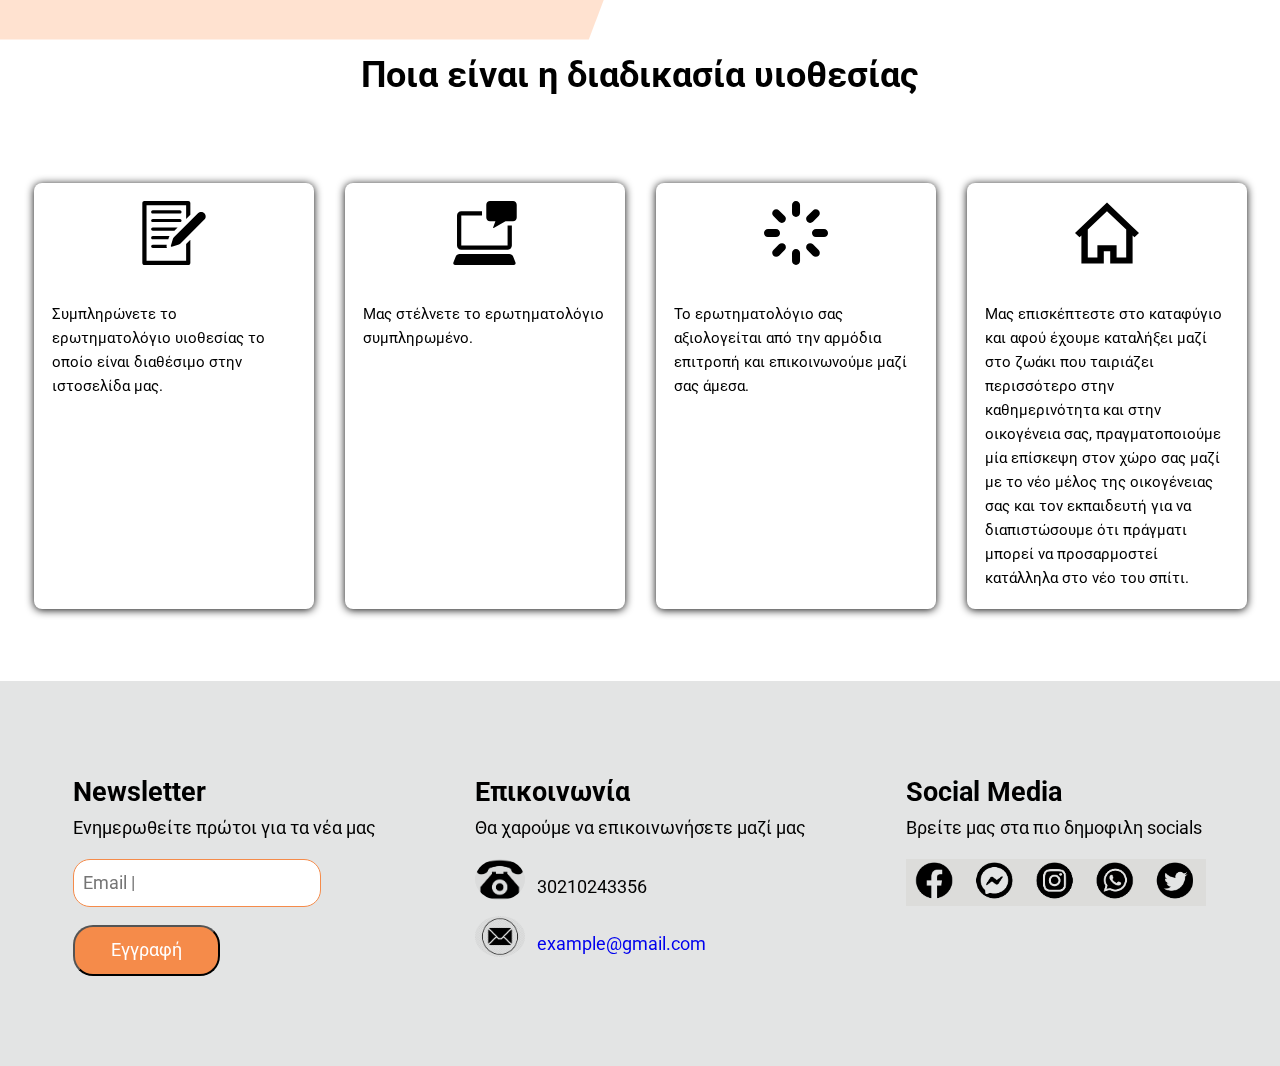
==== commit 86425389: "update nav html" ====
--- a/html/index.html
+++ b/html/index.html
@@ -18,19 +18,31 @@
       <div class="container">
         <img src="../images/dogLogo.svg" alt="" class="main__nav-logo dog" />
 
-        <nav class="main__nav">
-          <ul>
+        <nav class="main__nav hidden">
+          <ul class="nav-ul">
             <li class="main__nav-item"><a href="index.html">Αρχική</a></li>
             <li class="main__nav-item">
               <a href="pets.html">Βρείτε κατοικίδιο</a>
             </li>
             <li class="main__nav-item"><a href="#">Ποιοι είμαστε</a></li>
           </ul>
+          <div class="nav-links">
+            <a href="" class="nav__link advert">Καταχώρηση αγγελίας</a>
+            <a href="" class="nav__link sign">Συνδέσου</a>
+          </div>
         </nav>
-        <div class="nav-links">
+        <div class="desktop-hidden">
           <a href="" class="nav__link advert">Καταχώρηση αγγελίας</a>
           <a href="" class="nav__link sign">Συνδέσου</a>
         </div>
+
+        <button class="mobile__nav-btn">
+          <img
+            class="mobile__nav-btn--icon"
+            src="../images/burger-menu-svgrepo-com.svg"
+            alt=""
+          />
+        </button>
       </div>
     </header>
     <main class="hero container">
